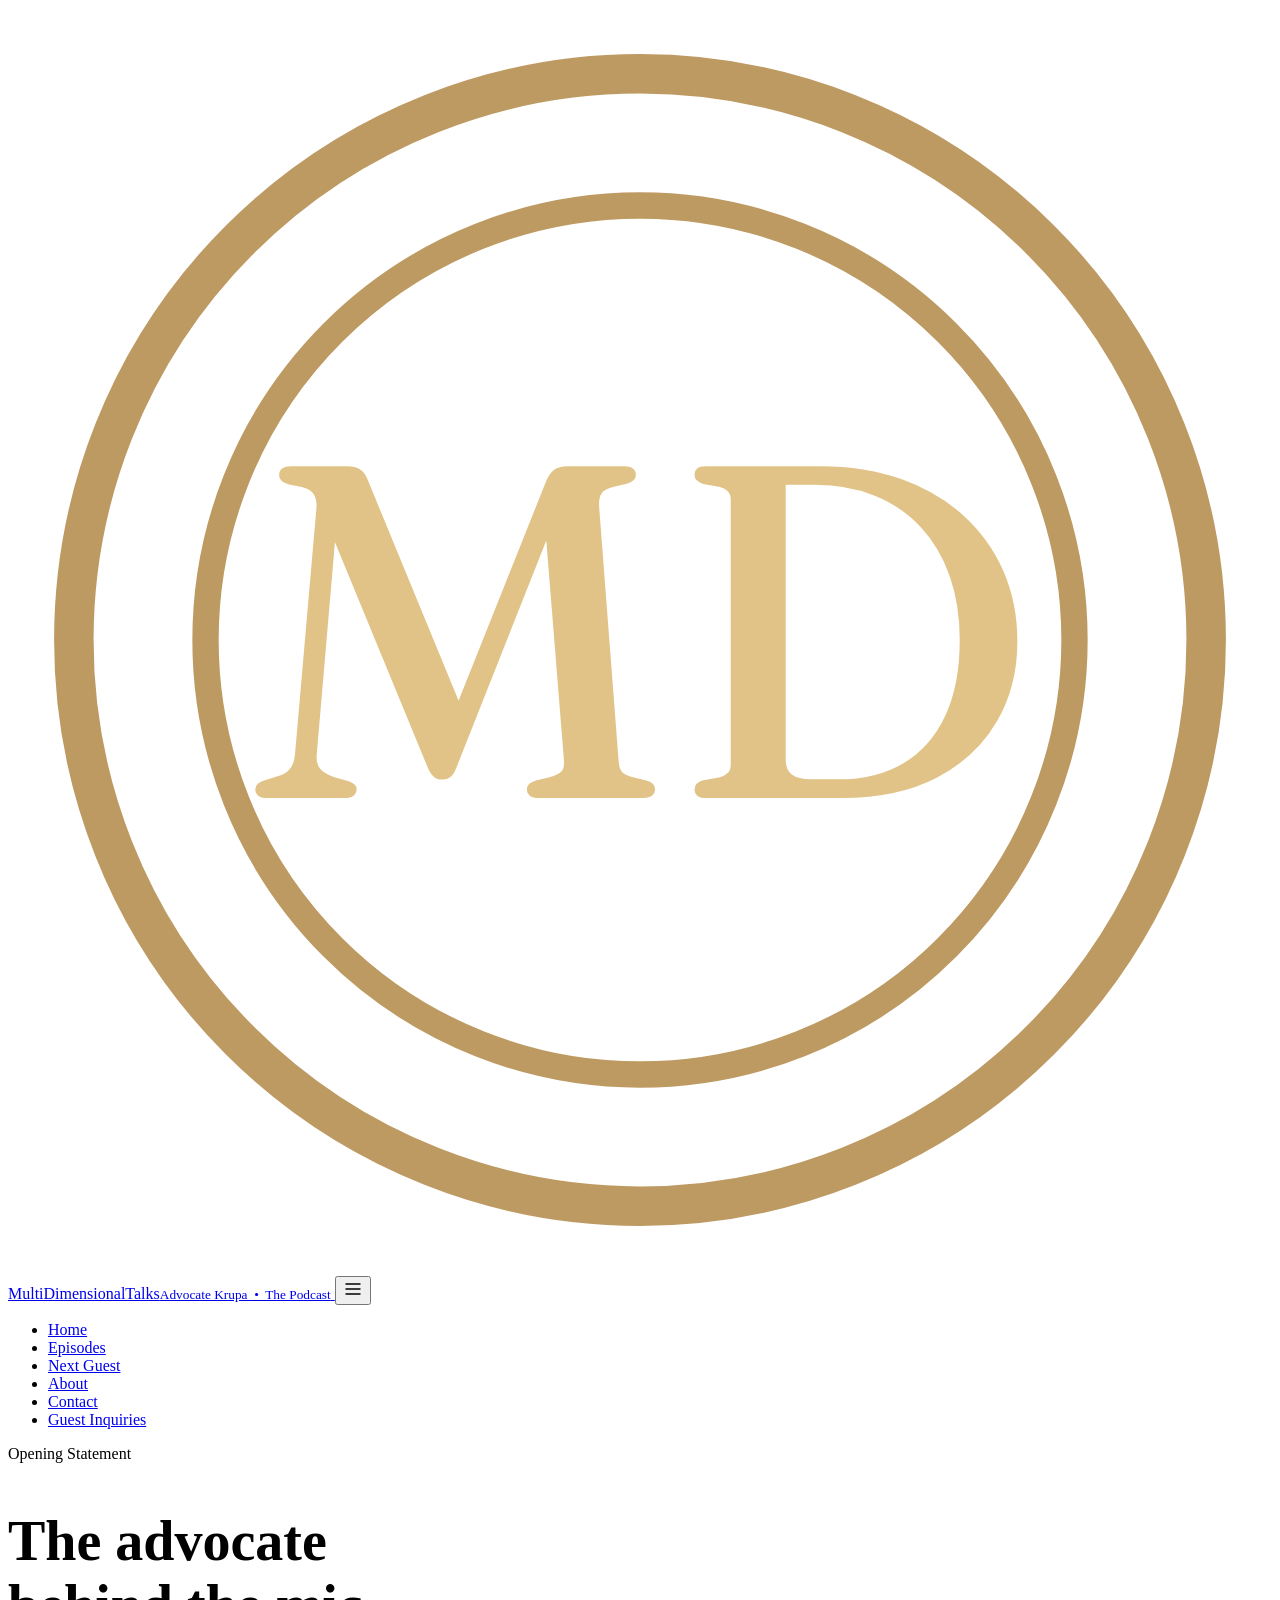
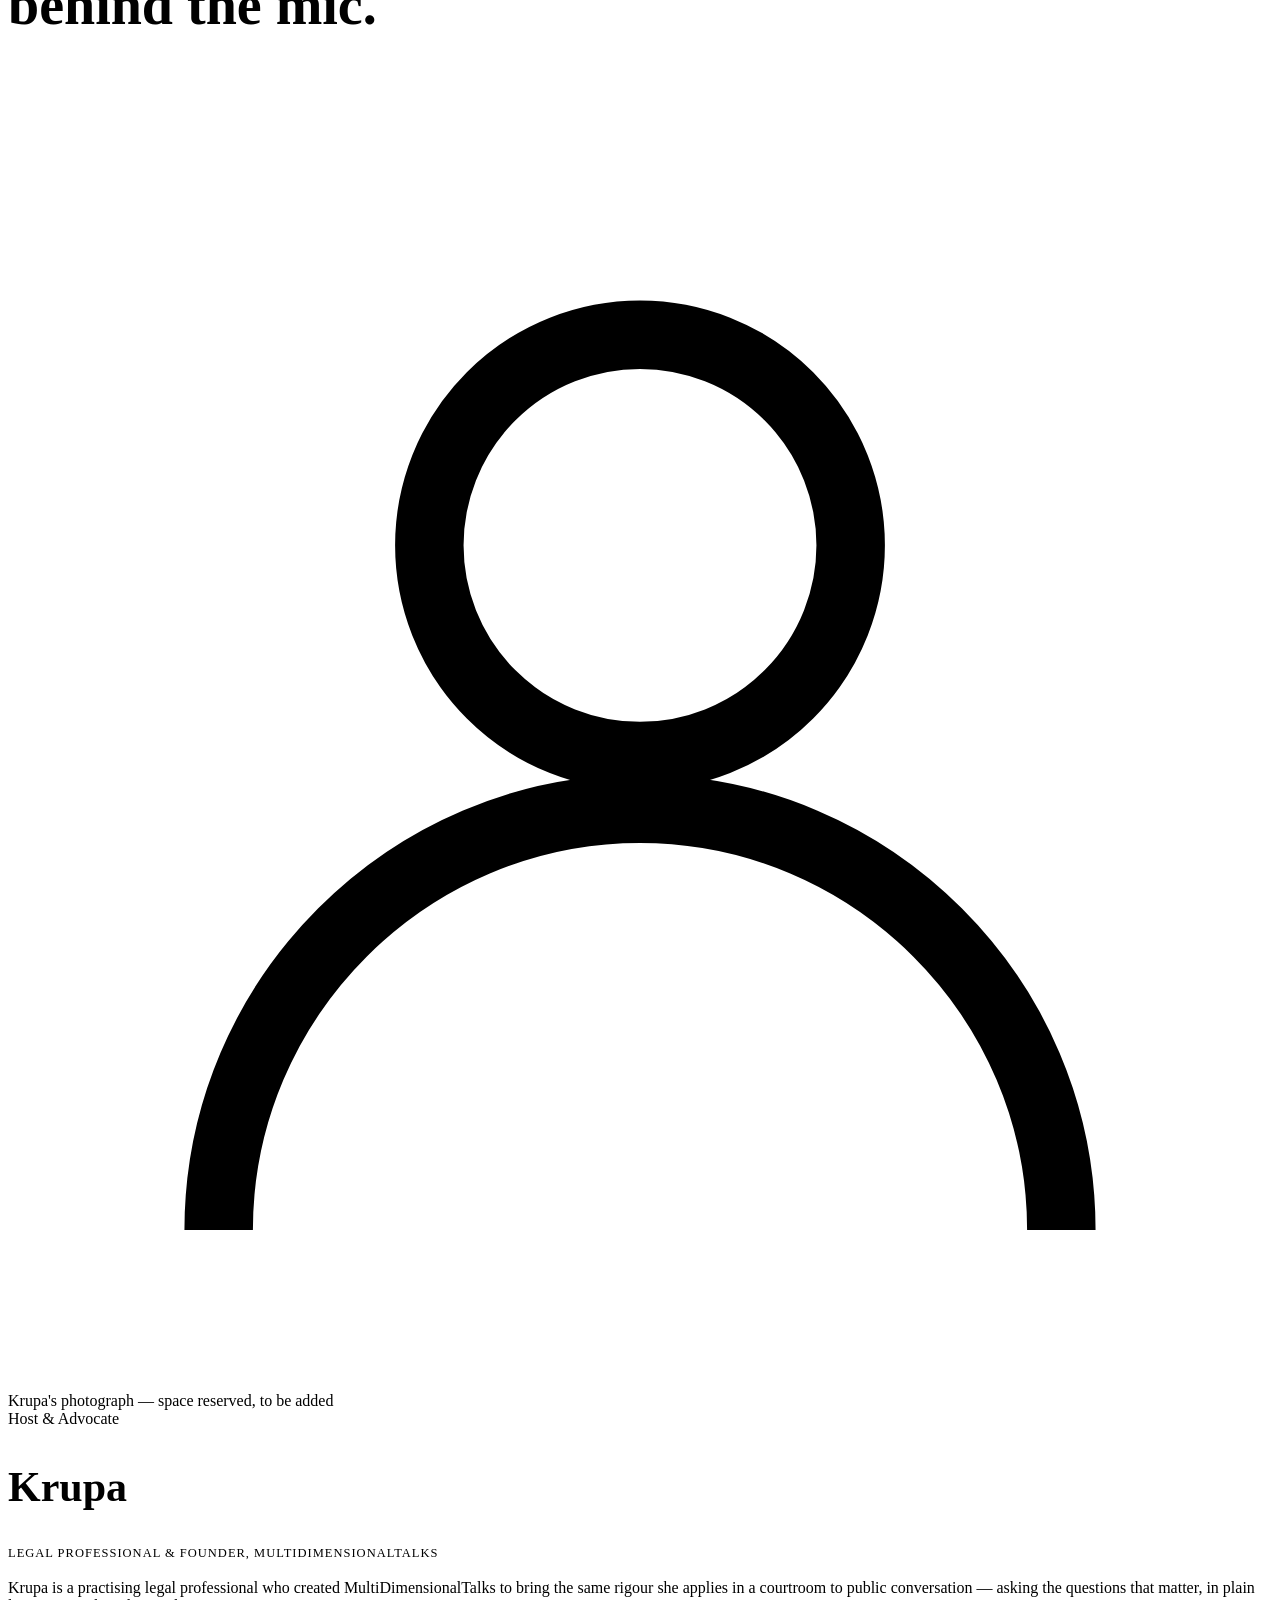
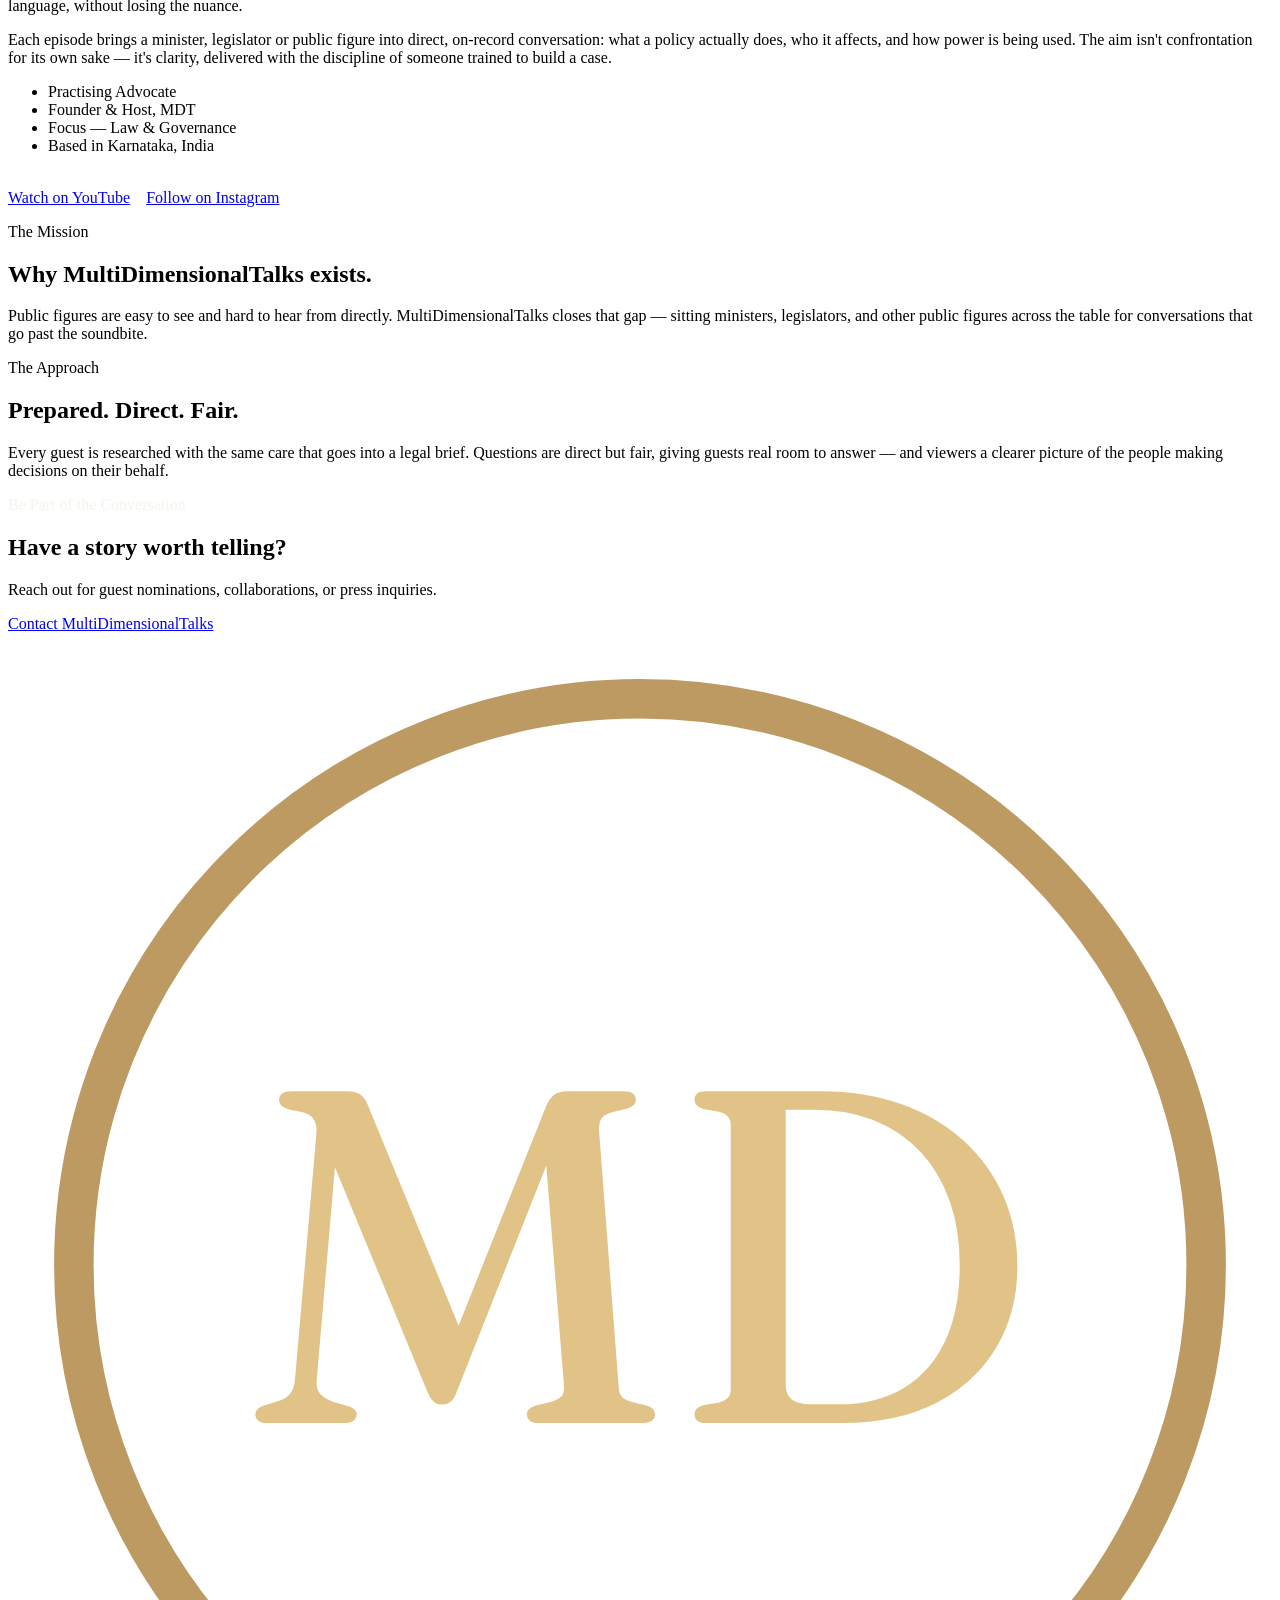
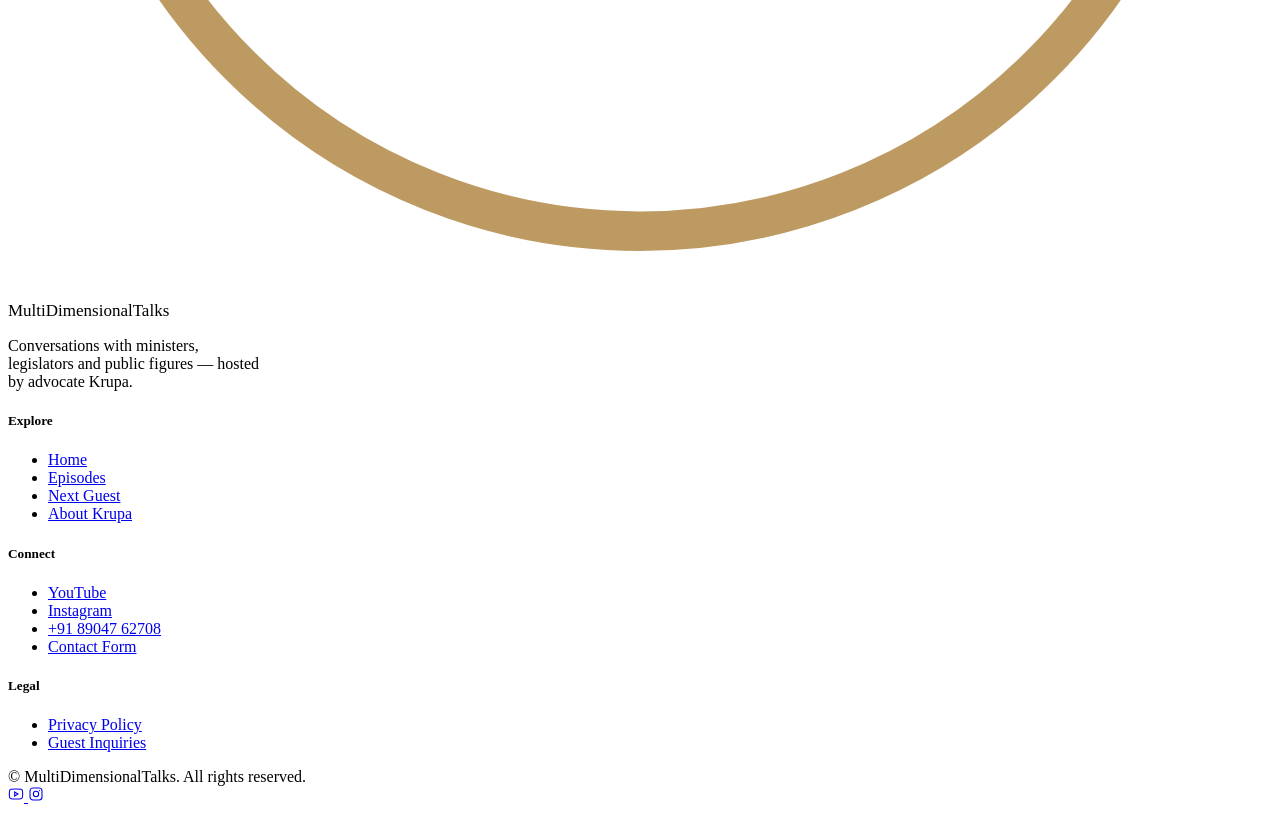
==== about (3).html @ fe20021f "Add files via upload" ====
<!DOCTYPE html>
<html lang="en">
<head>
<meta charset="UTF-8">
<meta name="viewport" content="width=device-width, initial-scale=1.0">
<title>About — MultiDimensionalTalks</title>
<meta name="description" content="Meet Krupa, advocate and host of MultiDimensionalTalks — a podcast on law, power and public life.">
<link rel="icon" href="data:,">
<link rel="preconnect" href="https://fonts.googleapis.com">
<link href="https://fonts.googleapis.com/css2?family=Fraunces:opsz,wght@9..144,500;9..144,600;9..144,700&family=Inter:wght@400;500;600;700&family=IBM+Plex+Mono:wght@400;500&display=swap" rel="stylesheet">
<link rel="stylesheet" href="assets/style.css">
</head>
<body>

<header class="site-header">
  <div class="wrap">
    <a class="brand" href="index.html">
      <svg class="seal-mark" viewBox="0 0 48 48" fill="none" xmlns="http://www.w3.org/2000/svg">
        <circle cx="24" cy="24" r="21.5" stroke="#BE9A63" stroke-width="1.5"/>
        <circle cx="24" cy="24" r="16.5" stroke="#BE9A63" stroke-width="1"/>
        <text x="24" y="30" text-anchor="middle" font-family="Fraunces, serif" font-size="18" fill="#E1C387">MD</text>
      </svg>
      <span>MultiDimensionalTalks<small>Advocate Krupa &nbsp;•&nbsp; The Podcast</small></span>
    </a>
    <button class="nav-toggle" aria-label="Toggle menu" aria-expanded="false">
      <svg viewBox="0 0 24 24" width="20" height="20" fill="none" stroke="currentColor" stroke-width="1.6"><path d="M3 6h18M3 12h18M3 18h18"/></svg>
    </button>
    <nav class="primary-nav">
      <ul>
        <li><a href="index.html">Home</a></li>
        <li><a href="episodes.html">Episodes</a></li>
        <li><a href="next-guest.html">Next Guest</a></li>
        <li><a href="about.html" class="active">About</a></li>
        <li><a href="contact.html">Contact</a></li>
        <li><a class="nav-cta" href="contact.html">Guest Inquiries</a></li>
      </ul>
    </nav>
  </div>
</header>

<main>
  <section style="padding-bottom:40px;">
    <div class="wrap">
      <p class="eyebrow">Opening Statement</p>
      <h1 style="font-size:clamp(34px,5vw,56px);max-width:20ch;">The advocate<br>behind the mic.</h1>
    </div>
  </section>

  <section style="padding-top:0;border-top:none;">
    <div class="wrap host-grid">
      <div class="host-photo reveal">
        <svg viewBox="0 0 24 24" fill="none" stroke="currentColor" stroke-width="1.3"><circle cx="12" cy="8" r="4"/><path d="M4 21c0-4.4 3.6-8 8-8s8 3.6 8 8"/></svg>
        <span>Krupa's photograph — space reserved, to be added</span>
      </div>
      <div class="reveal">
        <span class="docket-case">Host &amp; Advocate</span>
        <h2 style="font-size:clamp(28px,3.6vw,42px);">Krupa</h2>
        <p style="font-family:var(--f-mono);font-size:12.5px;color:var(--brass-lt);text-transform:uppercase;letter-spacing:.08em;margin-bottom:18px;">Legal Professional &amp; Founder, MultiDimensionalTalks</p>
        <p>Krupa is a practising legal professional who created MultiDimensionalTalks to bring the same rigour she applies in a courtroom to public conversation — asking the questions that matter, in plain language, without losing the nuance.</p>
        <p>Each episode brings a minister, legislator or public figure into direct, on-record conversation: what a policy actually does, who it affects, and how power is being used. The aim isn't confrontation for its own sake — it's clarity, delivered with the discipline of someone trained to build a case.</p>
        <ul class="credentials">
          <li>Practising Advocate</li>
          <li>Founder &amp; Host, MDT</li>
          <li>Focus — Law &amp; Governance</li>
          <li>Based in Karnataka, India</li>
        </ul>
        <div style="margin-top:34px;display:flex;gap:16px;flex-wrap:wrap;">
          <a class="btn solid" href="https://www.youtube.com/@MDTalksofficial" target="_blank" rel="noopener">Watch on YouTube</a>
          <a class="btn" href="https://www.instagram.com/multidimensional_talks" target="_blank" rel="noopener">Follow on Instagram</a>
        </div>
      </div>
    </div>
  </section>

  <section>
    <div class="wrap two-col">
      <div class="reveal">
        <p class="eyebrow">The Mission</p>
        <h2>Why MultiDimensionalTalks exists.</h2>
        <p>Public figures are easy to see and hard to hear from directly. MultiDimensionalTalks closes that gap — sitting ministers, legislators, and other public figures across the table for conversations that go past the soundbite.</p>
      </div>
      <div class="reveal">
        <p class="eyebrow">The Approach</p>
        <h2>Prepared. Direct. Fair.</h2>
        <p>Every guest is researched with the same care that goes into a legal brief. Questions are direct but fair, giving guests real room to answer — and viewers a clearer picture of the people making decisions on their behalf.</p>
      </div>
    </div>
  </section>

  <section class="cta-band">
    <div class="wrap">
      <p class="eyebrow" style="justify-content:center;color:rgba(244,238,225,0.7)">Be Part of the Conversation</p>
      <h2>Have a story worth telling?</h2>
      <p>Reach out for guest nominations, collaborations, or press inquiries.</p>
      <a class="btn" href="contact.html">Contact MultiDimensionalTalks</a>
    </div>
  </section>
</main>

<footer class="site-footer">
  <div class="wrap">
    <div class="footer-grid">
      <div>
        <div class="footer-brand">
          <svg viewBox="0 0 48 48" fill="none" xmlns="http://www.w3.org/2000/svg"><circle cx="24" cy="24" r="21.5" stroke="#BE9A63" stroke-width="1.5"/><text x="24" y="30" text-anchor="middle" font-family="Fraunces, serif" font-size="18" fill="#E1C387">MD</text></svg>
          <span style="font-family:var(--f-display);font-size:17px;color:var(--text-hi);">MultiDimensionalTalks</span>
        </div>
        <p style="margin-top:16px;max-width:32ch;">Conversations with ministers, legislators and public figures — hosted by advocate Krupa.</p>
      </div>
      <div>
        <h5>Explore</h5>
        <ul>
          <li><a href="index.html">Home</a></li>
          <li><a href="episodes.html">Episodes</a></li>
          <li><a href="next-guest.html">Next Guest</a></li>
          <li><a href="about.html">About Krupa</a></li>
        </ul>
      </div>
      <div>
        <h5>Connect</h5>
        <ul>
          <li><a href="https://www.youtube.com/@MDTalksofficial" target="_blank" rel="noopener">YouTube</a></li>
          <li><a href="https://www.instagram.com/multidimensional_talks" target="_blank" rel="noopener">Instagram</a></li>
          <li><a href="tel:+918904762708">+91 89047 62708</a></li>
          <li><a href="contact.html">Contact Form</a></li>
        </ul>
      </div>
      <div>
        <h5>Legal</h5>
        <ul>
          <li><a href="privacy-policy.html">Privacy Policy</a></li>
          <li><a href="contact.html">Guest Inquiries</a></li>
        </ul>
      </div>
    </div>
    <div class="footer-bottom">
      <span>© <span id="year"></span> MultiDimensionalTalks. All rights reserved.</span>
      <div class="social-row">
        <a href="https://www.youtube.com/@MDTalksofficial" target="_blank" rel="noopener" aria-label="YouTube">
          <svg width="16" height="16" viewBox="0 0 24 24" fill="none" stroke="currentColor" stroke-width="1.6"><path d="M22 12s0-3.4-.4-5a2.8 2.8 0 0 0-2-2C17.9 4.5 12 4.5 12 4.5s-5.9 0-7.6.5a2.8 2.8 0 0 0-2 2C2 8.6 2 12 2 12s0 3.4.4 5a2.8 2.8 0 0 0 2 2c1.7.5 7.6.5 7.6.5s5.9 0 7.6-.5a2.8 2.8 0 0 0 2-2c.4-1.6.4-5 .4-5Z"/><path d="M10 15l5-3-5-3v6Z"/></svg>
        </a>
        <a href="https://www.instagram.com/multidimensional_talks" target="_blank" rel="noopener" aria-label="Instagram">
          <svg width="16" height="16" viewBox="0 0 24 24" fill="none" stroke="currentColor" stroke-width="1.6"><rect x="3" y="3" width="18" height="18" rx="4.5"/><circle cx="12" cy="12" r="4"/><circle cx="17.2" cy="6.8" r="0.9" fill="currentColor" stroke="none"/></svg>
        </a>
      </div>
    </div>
  </div>
</footer>

<script src="assets/script.js"></script>
</body>
</html>
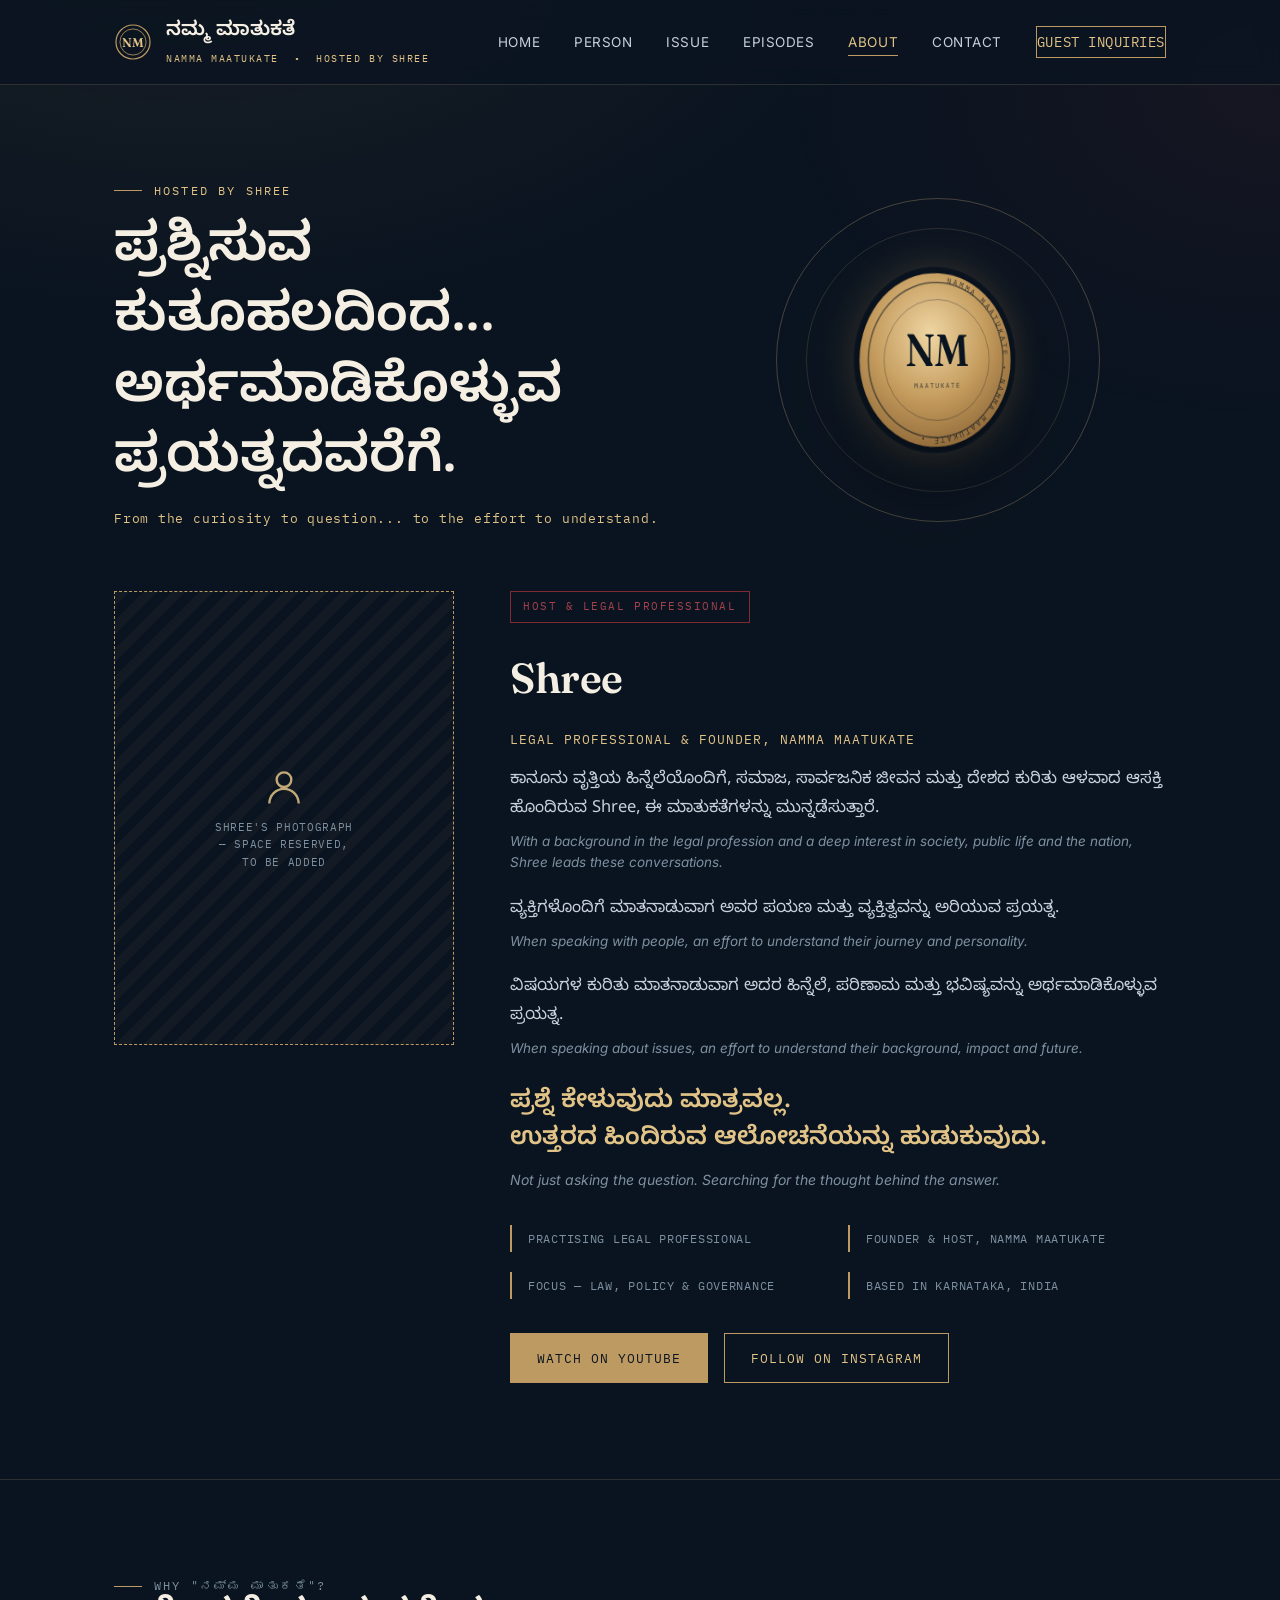
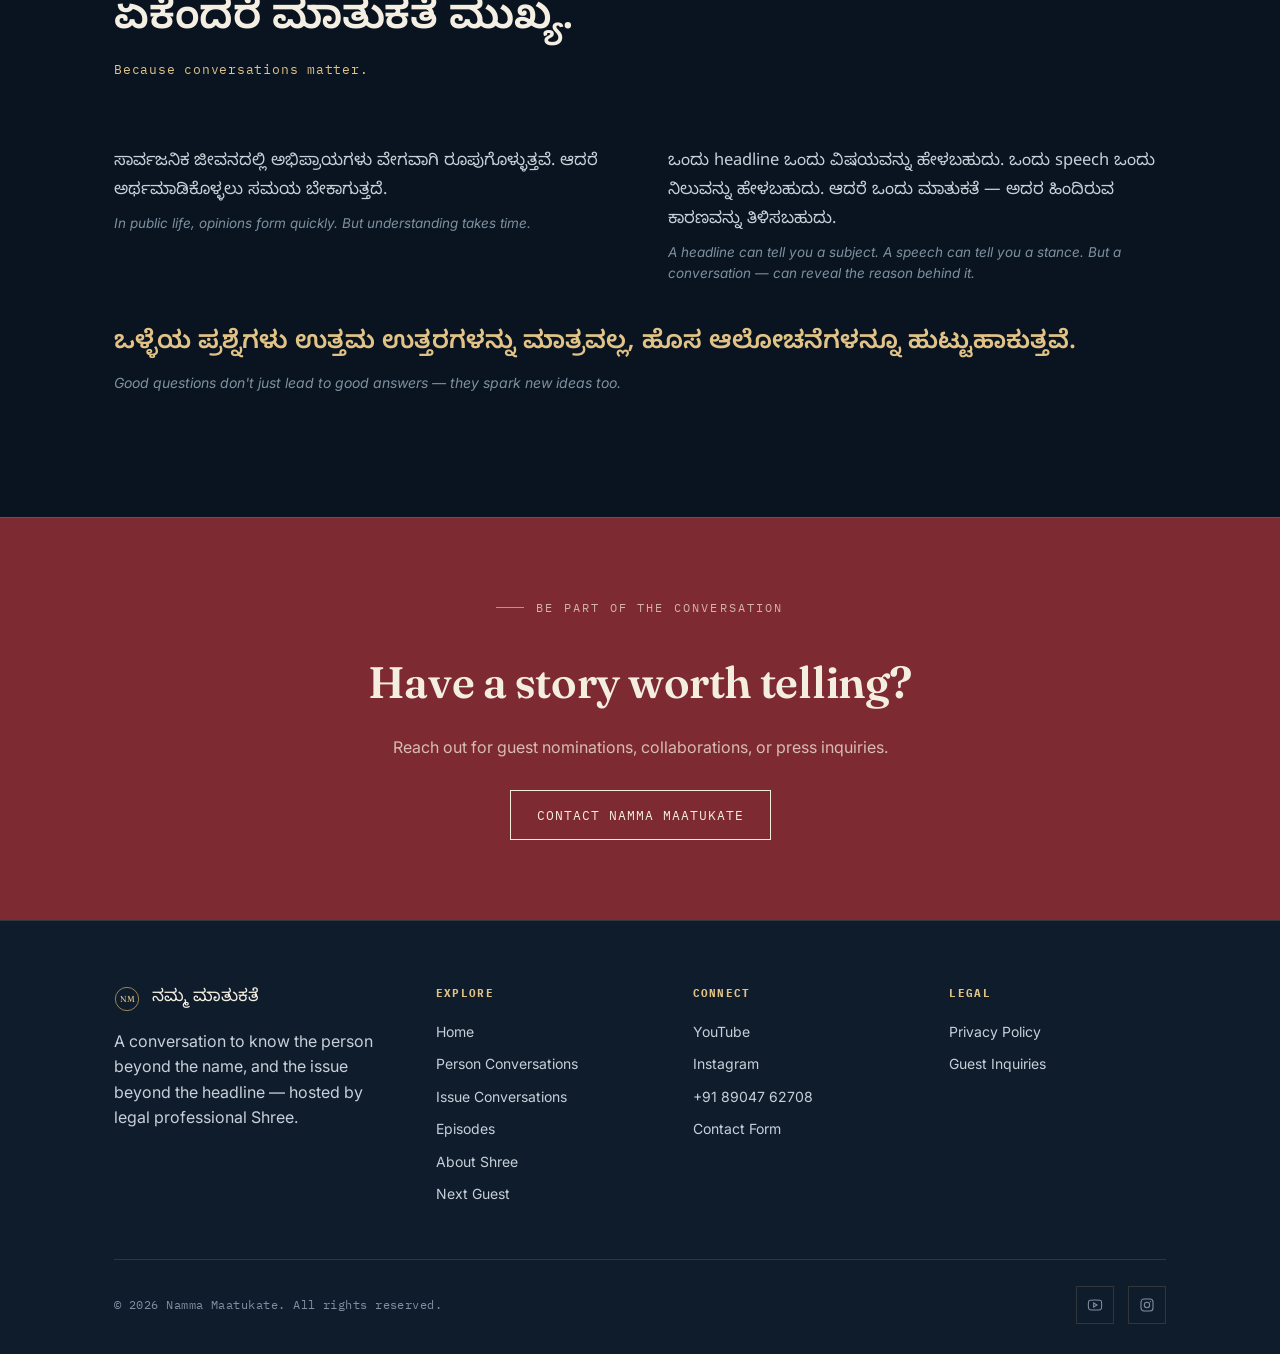
==== commit 6cd0f14c: "Add files via upload" ====
--- a/about (3).html
+++ b/about (3).html
@@ -3,12 +3,12 @@
 <head>
 <meta charset="UTF-8">
 <meta name="viewport" content="width=device-width, initial-scale=1.0">
-<title>About — MultiDimensionalTalks</title>
-<meta name="description" content="Meet Krupa, advocate and host of MultiDimensionalTalks — a podcast on law, power and public life.">
+<title>About — Namma Maatukate</title>
+<meta name="description" content="Meet Shree, legal professional and host of Namma Maatukate — a podcast on law, power and public life.">
 <link rel="icon" href="data:,">
 <link rel="preconnect" href="https://fonts.googleapis.com">
-<link href="https://fonts.googleapis.com/css2?family=Fraunces:opsz,wght@9..144,500;9..144,600;9..144,700&family=Inter:wght@400;500;600;700&family=IBM+Plex+Mono:wght@400;500&display=swap" rel="stylesheet">
-<link rel="stylesheet" href="assets/style.css">
+<link href="https://fonts.googleapis.com/css2?family=Fraunces:opsz,wght@9..144,500;9..144,600;9..144,700&family=Inter:wght@400;500;600;700&family=IBM+Plex+Mono:wght@400;500&family=Noto+Sans+Kannada:wght@400;500;600;700&display=swap" rel="stylesheet">
+<link rel="stylesheet" href="style.css">
 </head>
 <body>
 
@@ -18,9 +18,9 @@
       <svg class="seal-mark" viewBox="0 0 48 48" fill="none" xmlns="http://www.w3.org/2000/svg">
         <circle cx="24" cy="24" r="21.5" stroke="#BE9A63" stroke-width="1.5"/>
         <circle cx="24" cy="24" r="16.5" stroke="#BE9A63" stroke-width="1"/>
-        <text x="24" y="30" text-anchor="middle" font-family="Fraunces, serif" font-size="18" fill="#E1C387">MD</text>
+        <text x="24" y="30" text-anchor="middle" font-family="Fraunces, serif" font-size="16" fill="#E1C387">NM</text>
       </svg>
-      <span>MultiDimensionalTalks<small>Advocate Krupa &nbsp;•&nbsp; The Podcast</small></span>
+      <span lang="kn">ನಮ್ಮ ಮಾತುಕತೆ<small style="font-family:var(--f-mono);">Namma Maatukate &nbsp;•&nbsp; Hosted by Shree</small></span>
     </a>
     <button class="nav-toggle" aria-label="Toggle menu" aria-expanded="false">
       <svg viewBox="0 0 24 24" width="20" height="20" fill="none" stroke="currentColor" stroke-width="1.6"><path d="M3 6h18M3 12h18M3 18h18"/></svg>
@@ -28,8 +28,9 @@
     <nav class="primary-nav">
       <ul>
         <li><a href="index.html">Home</a></li>
+        <li><a href="person-conversations.html">Person</a></li>
+        <li><a href="issue-conversations.html">Issue</a></li>
         <li><a href="episodes.html">Episodes</a></li>
-        <li><a href="next-guest.html">Next Guest</a></li>
         <li><a href="about.html" class="active">About</a></li>
         <li><a href="contact.html">Contact</a></li>
         <li><a class="nav-cta" href="contact.html">Guest Inquiries</a></li>
@@ -39,29 +40,95 @@
 </header>
 
 <main>
-  <section style="padding-bottom:40px;">
-    <div class="wrap">
-      <p class="eyebrow">Opening Statement</p>
-      <h1 style="font-size:clamp(34px,5vw,56px);max-width:20ch;">The advocate<br>behind the mic.</h1>
-    </div>
-  </section>
-
-  <section style="padding-top:0;border-top:none;">
+  <section style="padding-bottom:0;">
+    <div class="wrap hero-grid" style="align-items:center;">
+      <div>
+        <p class="eyebrow">Hosted by Shree</p>
+        <h1 class="bi-heading">
+          <span class="kn">ಪ್ರಶ್ನಿಸುವ ಕುತೂಹಲದಿಂದ...<br>ಅರ್ಥಮಾಡಿಕೊಳ್ಳುವ ಪ್ರಯತ್ನದವರೆಗೆ.</span>
+          <span class="en">From the curiosity to question... to the effort to understand.</span>
+        </h1>
+      </div>
+      <div class="seal-stage reveal" style="width:min(70%,300px);">
+        <div class="seal-orbit ring-a" aria-hidden="true"></div>
+        <div class="seal-orbit ring-b" aria-hidden="true"></div>
+        <div class="seal-3d" id="seal-3d">
+          <div class="seal-face seal-front">
+            <svg viewBox="0 0 240 240" xmlns="http://www.w3.org/2000/svg">
+              <defs>
+                <path id="sealCircleF2" d="M120,20 a100,100 0 1,1 -0.1,0" />
+                <radialGradient id="sealGradF2" cx="45%" cy="35%" r="70%">
+                  <stop offset="0%" stop-color="#efd6a3"/>
+                  <stop offset="55%" stop-color="#c39a5c"/>
+                  <stop offset="100%" stop-color="#8a6435"/>
+                </radialGradient>
+              </defs>
+              <circle cx="120" cy="120" r="112" fill="url(#sealGradF2)"/>
+              <circle cx="120" cy="120" r="100" fill="none" stroke="#0a1420" stroke-width="2" opacity="0.55"/>
+              <circle cx="120" cy="120" r="78" fill="none" stroke="#0a1420" stroke-width="1" opacity="0.4"/>
+              <text font-family="IBM Plex Mono, monospace" font-size="10.5" letter-spacing="2.5" fill="#0a1420" opacity="0.75">
+                <textPath href="#sealCircleF2" startOffset="2%">NAMMA MAATUKATE • NAMMA MAATUKATE •</textPath>
+              </text>
+              <text x="120" y="128" text-anchor="middle" font-family="Fraunces, serif" font-weight="600" font-size="58" fill="#0a1420">NM</text>
+              <text x="120" y="156" text-anchor="middle" font-family="IBM Plex Mono, monospace" font-size="9" letter-spacing="2.2" fill="#0a1420" opacity="0.75">MAATUKATE</text>
+            </svg>
+          </div>
+          <div class="seal-face seal-back">
+            <svg viewBox="0 0 240 240" xmlns="http://www.w3.org/2000/svg">
+              <defs>
+                <path id="sealCircleB2" d="M120,20 a100,100 0 1,1 -0.1,0" />
+                <radialGradient id="sealGradB2" cx="55%" cy="65%" r="70%">
+                  <stop offset="0%" stop-color="#e6c98d"/>
+                  <stop offset="55%" stop-color="#b98f52"/>
+                  <stop offset="100%" stop-color="#7a5a30"/>
+                </radialGradient>
+              </defs>
+              <circle cx="120" cy="120" r="112" fill="url(#sealGradB2)"/>
+              <circle cx="120" cy="120" r="100" fill="none" stroke="#0a1420" stroke-width="2" opacity="0.55"/>
+              <text font-family="IBM Plex Mono, monospace" font-size="10.5" letter-spacing="2.5" fill="#0a1420" opacity="0.75">
+                <textPath href="#sealCircleB2" startOffset="2%">HOSTED BY SHREE • HOSTED BY SHREE •</textPath>
+              </text>
+              <circle cx="120" cy="120" r="52" fill="none" stroke="#0a1420" stroke-width="1.4" opacity="0.6"/>
+              <text x="120" y="130" text-anchor="middle" font-family="Fraunces, serif" font-weight="600" font-size="30" fill="#0a1420">EST.</text>
+            </svg>
+          </div>
+        </div>
+      </div>
+    </div>
+  </section>
+
+  <section style="padding-top:52px;border-top:none;">
     <div class="wrap host-grid">
       <div class="host-photo reveal">
         <svg viewBox="0 0 24 24" fill="none" stroke="currentColor" stroke-width="1.3"><circle cx="12" cy="8" r="4"/><path d="M4 21c0-4.4 3.6-8 8-8s8 3.6 8 8"/></svg>
-        <span>Krupa's photograph — space reserved, to be added</span>
+        <span>Shree's photograph — space reserved, to be added</span>
       </div>
       <div class="reveal">
-        <span class="docket-case">Host &amp; Advocate</span>
-        <h2 style="font-size:clamp(28px,3.6vw,42px);">Krupa</h2>
-        <p style="font-family:var(--f-mono);font-size:12.5px;color:var(--brass-lt);text-transform:uppercase;letter-spacing:.08em;margin-bottom:18px;">Legal Professional &amp; Founder, MultiDimensionalTalks</p>
-        <p>Krupa is a practising legal professional who created MultiDimensionalTalks to bring the same rigour she applies in a courtroom to public conversation — asking the questions that matter, in plain language, without losing the nuance.</p>
-        <p>Each episode brings a minister, legislator or public figure into direct, on-record conversation: what a policy actually does, who it affects, and how power is being used. The aim isn't confrontation for its own sake — it's clarity, delivered with the discipline of someone trained to build a case.</p>
+        <span class="docket-case">Host &amp; Legal Professional</span>
+        <h2 style="font-size:clamp(28px,3.6vw,42px);">Shree</h2>
+        <p style="font-family:var(--f-mono);font-size:12.5px;color:var(--brass-lt);text-transform:uppercase;letter-spacing:.08em;margin-bottom:18px;">Legal Professional &amp; Founder, Namma Maatukate</p>
+
+        <div class="bi-block">
+          <p class="kn">ಕಾನೂನು ವೃತ್ತಿಯ ಹಿನ್ನೆಲೆಯೊಂದಿಗೆ, ಸಮಾಜ, ಸಾರ್ವಜನಿಕ ಜೀವನ ಮತ್ತು ದೇಶದ ಕುರಿತು ಆಳವಾದ ಆಸಕ್ತಿ ಹೊಂದಿರುವ Shree, ಈ ಮಾತುಕತೆಗಳನ್ನು ಮುನ್ನಡೆಸುತ್ತಾರೆ.</p>
+          <p class="en">With a background in the legal profession and a deep interest in society, public life and the nation, Shree leads these conversations.</p>
+        </div>
+        <div class="bi-block">
+          <p class="kn">ವ್ಯಕ್ತಿಗಳೊಂದಿಗೆ ಮಾತನಾಡುವಾಗ ಅವರ ಪಯಣ ಮತ್ತು ವ್ಯಕ್ತಿತ್ವವನ್ನು ಅರಿಯುವ ಪ್ರಯತ್ನ.</p>
+          <p class="en">When speaking with people, an effort to understand their journey and personality.</p>
+        </div>
+        <div class="bi-block">
+          <p class="kn">ವಿಷಯಗಳ ಕುರಿತು ಮಾತನಾಡುವಾಗ ಅದರ ಹಿನ್ನೆಲೆ, ಪರಿಣಾಮ ಮತ್ತು ಭವಿಷ್ಯವನ್ನು ಅರ್ಥಮಾಡಿಕೊಳ್ಳುವ ಪ್ರಯತ್ನ.</p>
+          <p class="en">When speaking about issues, an effort to understand their background, impact and future.</p>
+        </div>
+        <div class="bi-quote">
+          <p class="kn">ಪ್ರಶ್ನೆ ಕೇಳುವುದು ಮಾತ್ರವಲ್ಲ.<br>ಉತ್ತರದ ಹಿಂದಿರುವ ಆಲೋಚನೆಯನ್ನು ಹುಡುಕುವುದು.</p>
+          <p class="en">Not just asking the question. Searching for the thought behind the answer.</p>
+        </div>
+
         <ul class="credentials">
-          <li>Practising Advocate</li>
-          <li>Founder &amp; Host, MDT</li>
-          <li>Focus — Law &amp; Governance</li>
+          <li>Practising Legal Professional</li>
+          <li>Founder &amp; Host, Namma Maatukate</li>
+          <li>Focus — Law, Policy &amp; Governance</li>
           <li>Based in Karnataka, India</li>
         </ul>
         <div style="margin-top:34px;display:flex;gap:16px;flex-wrap:wrap;">
@@ -72,17 +139,28 @@
     </div>
   </section>
 
+  <!-- WHY NAMMA MAATUKATE -->
   <section>
-    <div class="wrap two-col">
-      <div class="reveal">
-        <p class="eyebrow">The Mission</p>
-        <h2>Why MultiDimensionalTalks exists.</h2>
-        <p>Public figures are easy to see and hard to hear from directly. MultiDimensionalTalks closes that gap — sitting ministers, legislators, and other public figures across the table for conversations that go past the soundbite.</p>
-      </div>
-      <div class="reveal">
-        <p class="eyebrow">The Approach</p>
-        <h2>Prepared. Direct. Fair.</h2>
-        <p>Every guest is researched with the same care that goes into a legal brief. Questions are direct but fair, giving guests real room to answer — and viewers a clearer picture of the people making decisions on their behalf.</p>
+    <div class="wrap">
+      <div class="section-head reveal">
+        <div>
+          <p class="eyebrow">Why "ನಮ್ಮ ಮಾತುಕತೆ"?</p>
+          <h2 class="bi-heading"><span class="kn">ಏಕೆಂದರೆ ಮಾತುಕತೆ ಮುಖ್ಯ.</span><span class="en">Because conversations matter.</span></h2>
+        </div>
+      </div>
+      <div class="two-col reveal">
+        <div class="bi-block">
+          <p class="kn">ಸಾರ್ವಜನಿಕ ಜೀವನದಲ್ಲಿ ಅಭಿಪ್ರಾಯಗಳು ವೇಗವಾಗಿ ರೂಪುಗೊಳ್ಳುತ್ತವೆ. ಆದರೆ ಅರ್ಥಮಾಡಿಕೊಳ್ಳಲು ಸಮಯ ಬೇಕಾಗುತ್ತದೆ.</p>
+          <p class="en">In public life, opinions form quickly. But understanding takes time.</p>
+        </div>
+        <div class="bi-block">
+          <p class="kn">ಒಂದು headline ಒಂದು ವಿಷಯವನ್ನು ಹೇಳಬಹುದು. ಒಂದು speech ಒಂದು ನಿಲುವನ್ನು ಹೇಳಬಹುದು. ಆದರೆ ಒಂದು ಮಾತುಕತೆ — ಅದರ ಹಿಂದಿರುವ ಕಾರಣವನ್ನು ತಿಳಿಸಬಹುದು.</p>
+          <p class="en">A headline can tell you a subject. A speech can tell you a stance. But a conversation — can reveal the reason behind it.</p>
+        </div>
+      </div>
+      <div class="bi-quote reveal" style="margin-top:20px;">
+        <p class="kn">ಒಳ್ಳೆಯ ಪ್ರಶ್ನೆಗಳು ಉತ್ತಮ ಉತ್ತರಗಳನ್ನು ಮಾತ್ರವಲ್ಲ, ಹೊಸ ಆಲೋಚನೆಗಳನ್ನೂ ಹುಟ್ಟುಹಾಕುತ್ತವೆ.</p>
+        <p class="en">Good questions don't just lead to good answers — they spark new ideas too.</p>
       </div>
     </div>
   </section>
@@ -92,7 +170,7 @@
       <p class="eyebrow" style="justify-content:center;color:rgba(244,238,225,0.7)">Be Part of the Conversation</p>
       <h2>Have a story worth telling?</h2>
       <p>Reach out for guest nominations, collaborations, or press inquiries.</p>
-      <a class="btn" href="contact.html">Contact MultiDimensionalTalks</a>
+      <a class="btn" href="contact.html">Contact Namma Maatukate</a>
     </div>
   </section>
 </main>
@@ -102,18 +180,20 @@
     <div class="footer-grid">
       <div>
         <div class="footer-brand">
-          <svg viewBox="0 0 48 48" fill="none" xmlns="http://www.w3.org/2000/svg"><circle cx="24" cy="24" r="21.5" stroke="#BE9A63" stroke-width="1.5"/><text x="24" y="30" text-anchor="middle" font-family="Fraunces, serif" font-size="18" fill="#E1C387">MD</text></svg>
-          <span style="font-family:var(--f-display);font-size:17px;color:var(--text-hi);">MultiDimensionalTalks</span>
-        </div>
-        <p style="margin-top:16px;max-width:32ch;">Conversations with ministers, legislators and public figures — hosted by advocate Krupa.</p>
+          <svg viewBox="0 0 48 48" fill="none" xmlns="http://www.w3.org/2000/svg"><circle cx="24" cy="24" r="21.5" stroke="#BE9A63" stroke-width="1.5"/><text x="24" y="30" text-anchor="middle" font-family="Fraunces, serif" font-size="16" fill="#E1C387">NM</text></svg>
+          <span lang="kn" style="font-family:var(--f-kn);font-size:17px;color:var(--text-hi);">ನಮ್ಮ ಮಾತುಕತೆ</span>
+        </div>
+        <p style="margin-top:16px;max-width:32ch;">A conversation to know the person beyond the name, and the issue beyond the headline — hosted by legal professional Shree.</p>
       </div>
       <div>
         <h5>Explore</h5>
         <ul>
           <li><a href="index.html">Home</a></li>
+          <li><a href="person-conversations.html">Person Conversations</a></li>
+          <li><a href="issue-conversations.html">Issue Conversations</a></li>
           <li><a href="episodes.html">Episodes</a></li>
+          <li><a href="about.html">About Shree</a></li>
           <li><a href="next-guest.html">Next Guest</a></li>
-          <li><a href="about.html">About Krupa</a></li>
         </ul>
       </div>
       <div>
@@ -134,7 +214,7 @@
       </div>
     </div>
     <div class="footer-bottom">
-      <span>© <span id="year"></span> MultiDimensionalTalks. All rights reserved.</span>
+      <span>© <span id="year"></span> Namma Maatukate. All rights reserved.</span>
       <div class="social-row">
         <a href="https://www.youtube.com/@MDTalksofficial" target="_blank" rel="noopener" aria-label="YouTube">
           <svg width="16" height="16" viewBox="0 0 24 24" fill="none" stroke="currentColor" stroke-width="1.6"><path d="M22 12s0-3.4-.4-5a2.8 2.8 0 0 0-2-2C17.9 4.5 12 4.5 12 4.5s-5.9 0-7.6.5a2.8 2.8 0 0 0-2 2C2 8.6 2 12 2 12s0 3.4.4 5a2.8 2.8 0 0 0 2 2c1.7.5 7.6.5 7.6.5s5.9 0 7.6-.5a2.8 2.8 0 0 0 2-2c.4-1.6.4-5 .4-5Z"/><path d="M10 15l5-3-5-3v6Z"/></svg>
@@ -147,6 +227,7 @@
   </div>
 </footer>
 
-<script src="assets/script.js"></script>
+<script src="seal-3d.js"></script>
+<script src="script.js"></script>
 </body>
 </html>
--- a/style.css
+++ b/style.css
@@ -0,0 +1,631 @@
+/* =========================================================
+   MultiDimensionalTalks — Design Tokens & Global Styles
+   Direction: "The Docket" — a legal-gazette meets broadcast
+   aesthetic. Ink-navy ground, brass rule lines, a wax-seal
+   emblem as the signature mark, episodes numbered like case
+   files. Built for Krupa (advocate) & MultiDimensionalTalks.
+   ========================================================= */
+
+:root{
+  /* --- color --- */
+  --ink:        #0A1420;
+  --ink-2:      #0F1C2C;
+  --ink-3:      #142335;
+  --parchment:  #F4EEE1;
+  --parchment-2:#E9E1CC;
+  --brass:      #BE9A63;
+  --brass-lt:   #E1C387;
+  --seal:       #7E2A33;
+  --seal-lt:    #A6414C;
+  --steel:      #7C93A6;
+  --ink-line:   rgba(225,195,135,0.16);
+  --text-hi:    #F4EFE2;
+  --text-mid:   #C7D0D9;
+  --text-dim:   #7E90A0;
+
+  /* --- type --- */
+  --f-display: "Fraunces", "Iowan Old Style", Georgia, serif;
+  --f-body:    "Inter", -apple-system, "Segoe UI", sans-serif;
+  --f-mono:    "IBM Plex Mono", "SFMono-Regular", Menlo, monospace;
+  --f-kn:      "Noto Sans Kannada", "Noto Sans", sans-serif;
+
+  /* --- layout --- */
+  --maxw: 1180px;
+  --pad: clamp(20px, 5vw, 64px);
+  --radius: 2px;
+}
+
+*, *::before, *::after{ box-sizing: border-box; }
+html{ scroll-behavior: smooth; }
+@media (prefers-reduced-motion: reduce){
+  html{ scroll-behavior: auto; }
+  *, *::before, *::after{ animation-duration: 0.001ms !important; animation-iteration-count: 1 !important; transition-duration: 0.001ms !important; scroll-behavior: auto !important; }
+}
+
+body{
+  margin:0;
+  background: var(--ink);
+  color: var(--text-mid);
+  font-family: var(--f-body);
+  font-size: 16px;
+  line-height: 1.6;
+  -webkit-font-smoothing: antialiased;
+}
+
+/* subtle paper-grain / vignette on the ink background */
+body::before{
+  content:"";
+  position: fixed; inset:0;
+  pointer-events:none;
+  z-index:0;
+  background:
+    radial-gradient(1200px 700px at 15% -10%, rgba(190,154,99,0.09), transparent 60%),
+    radial-gradient(900px 600px at 100% 10%, rgba(126,42,51,0.10), transparent 55%);
+}
+
+img{ max-width:100%; display:block; }
+a{ color: inherit; text-decoration: none; }
+h1,h2,h3,h4{ font-family: var(--f-display); color: var(--text-hi); margin: 0 0 0.4em; font-weight: 600; letter-spacing: -0.01em; }
+p{ margin: 0 0 1em; }
+ul{ margin:0; padding:0; list-style:none; }
+
+::selection{ background: var(--brass); color: var(--ink); }
+
+:focus-visible{
+  outline: 2px solid var(--brass-lt);
+  outline-offset: 3px;
+}
+
+.wrap{
+  max-width: var(--maxw);
+  margin: 0 auto;
+  padding: 0 var(--pad);
+  position: relative;
+  z-index: 1;
+}
+
+.eyebrow{
+  font-family: var(--f-mono);
+  font-size: 12px;
+  letter-spacing: 0.18em;
+  text-transform: uppercase;
+  color: var(--brass-lt);
+  display: flex;
+  align-items: center;
+  gap: 12px;
+  margin-bottom: 18px;
+}
+.eyebrow::before{
+  content:"";
+  width: 28px; height: 1px;
+  background: var(--brass);
+  display:inline-block;
+}
+
+.rule{
+  border: none;
+  border-top: 1px solid var(--ink-line);
+  margin: 0;
+}
+
+/* =============== HEADER =============== */
+.site-header{
+  position: sticky; top:0; z-index: 50;
+  background: rgba(10,20,32,0.82);
+  backdrop-filter: blur(10px);
+  border-bottom: 1px solid var(--ink-line);
+}
+.site-header .wrap{
+  display:flex; align-items:center; justify-content:space-between;
+  height: 84px;
+}
+.brand{
+  display:flex; align-items:center; gap:14px;
+  font-family: var(--f-display);
+  font-size: 20px;
+  color: var(--text-hi);
+  font-weight: 600;
+}
+.brand .seal-mark{
+  width:38px; height:38px; flex:none;
+}
+.brand small{
+  display:block;
+  font-family: var(--f-mono);
+  font-size: 9.5px;
+  letter-spacing: 0.16em;
+  color: var(--brass-lt);
+  font-weight: 400;
+  text-transform: uppercase;
+  margin-top: 2px;
+}
+
+nav.primary-nav ul{ display:flex; gap: 34px; align-items:center; }
+nav.primary-nav a{
+  font-size: 13.5px;
+  letter-spacing: 0.04em;
+  text-transform: uppercase;
+  color: var(--text-mid);
+  position: relative;
+  padding: 6px 0;
+}
+nav.primary-nav a::after{
+  content:"";
+  position:absolute; left:0; right:0; bottom:0;
+  height:1px; background: var(--brass);
+  transform: scaleX(0); transform-origin: left;
+  transition: transform .25s ease;
+}
+nav.primary-nav a:hover::after,
+nav.primary-nav a.active::after{ transform: scaleX(1); }
+nav.primary-nav a.active{ color: var(--brass-lt); }
+
+.nav-cta{
+  font-family: var(--f-mono);
+  font-size: 12px;
+  letter-spacing: 0.08em;
+  border: 1px solid var(--brass);
+  color: var(--brass-lt) !important;
+  padding: 9px 18px;
+  text-transform: uppercase;
+}
+.nav-cta:hover{ background: var(--brass); color: var(--ink) !important; }
+
+.nav-toggle{
+  display:none;
+  background:none; border:1px solid var(--ink-line); color: var(--text-hi);
+  width: 42px; height:42px; cursor:pointer;
+  align-items:center; justify-content:center; flex:none;
+}
+
+@media (max-width: 880px){
+  .site-header .wrap{ flex-wrap: wrap; height:auto; padding: 16px var(--pad); }
+  .nav-toggle{ display:flex; }
+  nav.primary-nav{
+    order: 3;
+    width: 100%;
+    max-height: 0;
+    overflow: hidden;
+    opacity: 0;
+    transition: max-height .35s ease, opacity .3s ease, margin-top .35s ease;
+  }
+  nav.primary-nav.open{
+    max-height: 640px;
+    opacity: 1;
+    margin-top: 18px;
+    padding-top: 18px;
+    border-top: 1px solid var(--ink-line);
+  }
+  nav.primary-nav ul{ flex-direction:column; align-items:flex-start; gap: 20px; padding-bottom: 8px; }
+  nav.primary-nav .nav-cta{ margin-top: 4px; }
+}
+
+/* =============== BUTTONS =============== */
+.btn{
+  display:inline-flex; align-items:center; gap:10px;
+  font-family: var(--f-mono);
+  font-size: 12.5px;
+  letter-spacing: 0.08em;
+  text-transform: uppercase;
+  padding: 14px 26px;
+  border: 1px solid var(--brass);
+  color: var(--brass-lt);
+  transition: background .2s ease, color .2s ease, transform .2s ease;
+}
+.btn:hover{ background: var(--brass); color: var(--ink); transform: translateY(-1px); }
+.btn.solid{ background: var(--brass); color: var(--ink); }
+.btn.solid:hover{ background: var(--brass-lt); }
+.btn.seal-btn{ border-color: var(--seal-lt); color: var(--seal-lt); }
+.btn.seal-btn:hover{ background: var(--seal); color: var(--parchment); }
+
+/* =============== HERO =============== */
+.hero{
+  position: relative;
+  padding: 96px 0 90px;
+  overflow: hidden;
+  border-bottom: 1px solid var(--ink-line);
+}
+.hero-grid{
+  display:grid;
+  grid-template-columns: 1.1fr 0.9fr;
+  gap: 40px;
+  align-items:center;
+}
+.hero h1{
+  font-size: clamp(38px, 5.4vw, 68px);
+  line-height: 1.04;
+}
+.hero h1 em{ color: var(--brass-lt); font-style: normal; }
+.hero .lede{
+  font-size: 18px;
+  color: var(--text-mid);
+  max-width: 46ch;
+  margin-top: 18px;
+}
+.hero-actions{ display:flex; gap:16px; flex-wrap:wrap; margin-top: 34px; }
+
+.seal-stage{
+  position: relative;
+  aspect-ratio: 1/1;
+  width: min(100%, 420px);
+  margin: 0 auto;
+  display:flex; align-items:center; justify-content:center;
+  perspective: 1100px;
+}
+.seal-stage .ring-caption{
+  position:absolute; bottom: -30px; left:0; right:0;
+  text-align:center;
+  font-family: var(--f-mono);
+  font-size: 10.5px;
+  letter-spacing: 0.18em;
+  color: var(--text-dim);
+  text-transform: uppercase;
+}
+
+/* orbiting brass rings (pure CSS, decorative) */
+.seal-orbit{
+  position:absolute; border-radius:50%;
+  border: 1px solid rgba(225,195,135,0.35);
+  animation: orbit-spin 22s linear infinite;
+}
+.seal-orbit.ring-a{ inset: -4%; border-color: rgba(225,195,135,0.28); animation-duration: 26s; }
+.seal-orbit.ring-b{ inset: 6%; border-color: rgba(225,195,135,0.16); animation-duration: 34s; animation-direction: reverse; }
+@keyframes orbit-spin{ from{ transform: rotate(0deg) rotateX(66deg); } to{ transform: rotate(360deg) rotateX(66deg); } }
+
+/* the coin itself */
+.seal-3d{
+  position: relative;
+  width: 62%; height: 62%;
+  transform-style: preserve-3d;
+  will-change: transform;
+  filter: drop-shadow(0 30px 50px rgba(0,0,0,0.45));
+}
+.seal-face{
+  position:absolute; inset:0;
+  border-radius: 50%;
+  backface-visibility: hidden;
+  display:flex; align-items:center; justify-content:center;
+  box-shadow: 0 0 0 2px rgba(10,20,32,0.5) inset, 0 0 40px rgba(190,154,99,0.25);
+}
+.seal-face svg{ width:100%; height:100%; display:block; }
+.seal-front{ transform: translateZ(9px); }
+.seal-back{ transform: rotateY(180deg) translateZ(9px); }
+
+@media (prefers-reduced-motion: reduce){
+  .seal-orbit{ animation: none; }
+}
+
+.stat-row{
+  display:flex; gap: 48px; margin-top: 64px; flex-wrap: wrap;
+  border-top: 1px solid var(--ink-line);
+  padding-top: 34px;
+}
+.stat-row .stat b{
+  display:block; font-family: var(--f-display); font-size: 34px; color: var(--brass-lt);
+}
+.stat-row .stat span{
+  font-family: var(--f-mono); font-size: 11px; text-transform: uppercase; letter-spacing: 0.12em; color: var(--text-dim);
+}
+
+/* =============== SECTIONS =============== */
+section{ padding: 96px 0; position: relative; }
+section + section{ border-top: 1px solid var(--ink-line); }
+.section-head{
+  display:flex; justify-content:space-between; align-items:flex-end; gap: 24px;
+  margin-bottom: 52px; flex-wrap: wrap;
+}
+.section-head h2{ font-size: clamp(28px, 3.4vw, 40px); max-width: 18ch; }
+.section-head p{ color: var(--text-dim); max-width: 42ch; margin:0; }
+
+/* =============== NEXT GUEST (docket) =============== */
+.docket{
+  background: linear-gradient(180deg, var(--ink-3), var(--ink-2));
+  border: 1px solid var(--ink-line);
+  padding: clamp(28px, 5vw, 56px);
+  display:grid;
+  grid-template-columns: 300px 1fr;
+  gap: 48px;
+}
+.docket-photo{
+  aspect-ratio: 4/5;
+  border: 1px dashed var(--brass);
+  background: repeating-linear-gradient(135deg, rgba(190,154,99,0.05) 0 10px, transparent 10px 20px);
+  display:flex; flex-direction:column; align-items:center; justify-content:center;
+  text-align:center; gap: 10px; padding: 20px;
+  color: var(--brass-lt);
+}
+.docket-photo svg{ width: 46px; height:46px; opacity:.8; }
+.docket-photo span{ font-family: var(--f-mono); font-size: 11px; letter-spacing: 0.08em; text-transform: uppercase; color: var(--text-dim); max-width: 22ch; }
+.docket-case{
+  font-family: var(--f-mono); font-size: 11px; letter-spacing: 0.14em; color: var(--seal-lt); text-transform: uppercase;
+  border: 1px solid var(--seal); padding: 6px 12px; display:inline-block; margin-bottom: 22px;
+}
+.docket h3{ font-size: clamp(26px,3vw,36px); }
+.docket .role{ font-family: var(--f-mono); font-size: 12.5px; color: var(--brass-lt); text-transform: uppercase; letter-spacing: 0.08em; margin-bottom: 18px; }
+.docket-meta{ display:flex; gap: 34px; margin-top: 26px; flex-wrap: wrap; }
+.docket-meta div{ font-family: var(--f-mono); font-size: 11.5px; color: var(--text-dim); text-transform: uppercase; letter-spacing: .08em; }
+.docket-meta div b{ display:block; color: var(--text-hi); font-family: var(--f-body); font-size: 15px; text-transform: none; letter-spacing: 0; margin-top: 4px; font-weight: 600;}
+
+@media (max-width: 780px){
+  .docket{ grid-template-columns: 1fr; }
+  .docket-photo{ aspect-ratio: 16/9; }
+}
+
+/* =============== VIDEO / EPISODES =============== */
+.video-embed-frame{
+  position: relative; width:100%; aspect-ratio: 16/9;
+  border: 1px solid var(--ink-line);
+  background: var(--ink-2);
+}
+.video-embed-frame iframe{ width:100%; height:100%; border:0; }
+
+.episode-grid{
+  display:grid; grid-template-columns: repeat(3, 1fr); gap: 1px;
+  background: var(--ink-line);
+  border: 1px solid var(--ink-line);
+}
+.episode-card{
+  background: var(--ink);
+  padding: 30px 26px;
+  display:flex; flex-direction:column; gap: 14px;
+  transition: background .2s ease;
+}
+.episode-card:hover{ background: var(--ink-3); }
+.episode-num{ font-family: var(--f-mono); font-size: 12px; color: var(--seal-lt); letter-spacing: 0.1em; }
+.episode-card h4{ font-size: 18px; margin:0; }
+.episode-card p{ font-size: 13.5px; color: var(--text-dim); margin:0; }
+.episode-card .watch{
+  margin-top: auto; font-family: var(--f-mono); font-size: 11.5px; letter-spacing: 0.08em; text-transform: uppercase;
+  color: var(--brass-lt); display:inline-flex; align-items:center; gap:8px;
+}
+@media (max-width: 900px){ .episode-grid{ grid-template-columns: 1fr 1fr; } }
+@media (max-width: 620px){ .episode-grid{ grid-template-columns: 1fr; } }
+
+/* =============== ABOUT / HOST =============== */
+.host-grid{
+  display:grid; grid-template-columns: 340px 1fr; gap: 56px; align-items:start;
+}
+.host-photo{
+  aspect-ratio: 3/4;
+  border: 1px dashed var(--brass);
+  background: repeating-linear-gradient(135deg, rgba(190,154,99,0.05) 0 10px, transparent 10px 20px);
+  display:flex; flex-direction:column; align-items:center; justify-content:center; gap:10px; text-align:center; padding:20px;
+}
+.host-photo svg{ width:44px; height:44px; color: var(--brass-lt); opacity:.85; }
+.host-photo span{ font-family: var(--f-mono); font-size: 11px; color: var(--text-dim); letter-spacing:.06em; text-transform:uppercase; max-width:20ch; }
+.credentials{ display:grid; grid-template-columns: 1fr 1fr; gap: 20px; margin-top: 34px; }
+.credentials li{
+  border-left: 2px solid var(--brass); padding: 4px 0 4px 16px;
+  font-family: var(--f-mono); font-size: 12px; color: var(--text-dim); text-transform: uppercase; letter-spacing: .06em;
+}
+
+/* =============== BILINGUAL (KANNADA + ENGLISH) =============== */
+.bi-heading .kn{
+  display:block; font-family: var(--f-kn); font-weight:600;
+  font-size: clamp(26px, 3.6vw, 42px); color: var(--text-hi); line-height:1.3; margin:0;
+}
+.bi-heading .en{
+  display:block; font-family: var(--f-mono); font-weight:400;
+  font-size: 13px; letter-spacing:0.06em; text-transform: none; color: var(--brass-lt);
+  margin-top: 10px;
+}
+h1.bi-heading .kn{ font-size: clamp(30px, 5vw, 54px); }
+
+.bi-block{ margin-bottom: 22px; }
+.bi-block .kn{ font-family: var(--f-kn); font-size: 16.5px; line-height:1.75; color: var(--text-mid); margin: 0 0 6px; }
+.bi-block .en{ font-family: var(--f-body); font-size: 13.5px; line-height:1.6; color: var(--text-dim); font-style: italic; margin:0; }
+
+.bi-quote{ margin: 26px 0; }
+.bi-quote .kn{ font-family: var(--f-kn); font-weight:600; font-size: clamp(19px,2.2vw,25px); color: var(--brass-lt); line-height:1.5; margin:0 0 8px; }
+.bi-quote .en{ font-family: var(--f-body); font-style: italic; font-size: 14px; color: var(--text-dim); margin:0; }
+
+.bi-list{ margin: 18px 0; display:grid; gap: 10px; }
+.bi-list .bi-item{ border-left: 2px solid var(--brass); padding: 2px 0 2px 16px; }
+.bi-list .kn{ font-family: var(--f-kn); font-size: 15px; color: var(--text-mid); display:block; }
+.bi-list .en{ font-family: var(--f-mono); font-size: 10.5px; letter-spacing:.06em; text-transform: uppercase; color: var(--text-dim); display:block; margin-top: 2px; }
+
+.bi-tag-grid{ display:grid; grid-template-columns: repeat(5, 1fr); gap: 10px; margin: 18px 0; }
+.bi-tag-grid .bi-tag{ border:1px solid var(--ink-line); padding: 10px 6px; text-align:center; }
+.bi-tag-grid .kn{ font-family: var(--f-kn); font-size: 13.5px; color: var(--text-mid); display:block; }
+.bi-tag-grid .en{ font-family: var(--f-mono); font-size: 9px; letter-spacing:.04em; text-transform:uppercase; color: var(--text-dim); display:block; margin-top:3px; }
+@media (max-width: 700px){ .bi-tag-grid{ grid-template-columns: repeat(2, 1fr); } }
+
+[lang="kn"]{ font-family: var(--f-kn); }
+
+/* =============== FOCUS CATEGORIES =============== */
+.focus-grid{
+  display:grid; grid-template-columns: repeat(3, 1fr); gap: 1px;
+  background: var(--ink-line); border: 1px solid var(--ink-line);
+}
+.focus-card{ background: var(--ink); padding: 30px 26px; }
+.focus-card .icon{ font-size: 30px; margin-bottom: 14px; display:block; }
+.focus-card h4{ font-family: var(--f-display); font-size: 18px; color: var(--text-hi); margin: 0 0 10px; }
+.focus-card .kn{ font-family: var(--f-kn); font-size: 14px; color: var(--text-mid); line-height:1.6; display:block; }
+@media (max-width: 900px){ .focus-grid{ grid-template-columns: 1fr 1fr; } }
+@media (max-width: 620px){ .focus-grid{ grid-template-columns: 1fr; } }
+
+/* =============== CATEGORY CHIPS =============== */
+.category-grid{ display:grid; grid-template-columns: repeat(6,1fr); gap: 1px; background: var(--ink-line); border:1px solid var(--ink-line); }
+.category-card{ background: var(--ink); padding: 22px 18px; text-align:center; }
+.category-card b{ display:block; font-family: var(--f-mono); font-size: 11px; letter-spacing:.1em; color: var(--brass-lt); text-transform:uppercase; margin-bottom:8px; }
+.category-card .kn{ font-family: var(--f-kn); font-size: 12.5px; color: var(--text-dim); line-height:1.5; }
+@media (max-width: 900px){ .category-grid{ grid-template-columns: repeat(3,1fr); } }
+@media (max-width: 560px){ .category-grid{ grid-template-columns: repeat(2,1fr); } }
+
+.pillar-grid{
+  display:grid; grid-template-columns: 1fr 1fr; gap: 1px;
+  background: var(--ink-line); border: 1px solid var(--ink-line);
+}
+.pillar-card{
+  background: var(--ink); padding: clamp(28px, 4vw, 44px);
+  display:flex; flex-direction:column;
+}
+.pillar-icon{
+  width: 52px; height:52px; color: var(--brass-lt);
+  margin-bottom: 22px;
+}
+.pillar-icon svg{ width:100%; height:100%; }
+.pillar-card h3{ font-size: clamp(22px, 2.6vw, 30px); margin-top: 14px; }
+@media (max-width: 780px){
+  .pillar-grid{ grid-template-columns: 1fr; }
+}
+
+
+/* =============== PHOTO GALLERY =============== */
+.gallery-strip{
+  display:grid; grid-template-columns: repeat(3, 1fr); gap: 1px;
+  background: var(--ink-line); border: 1px solid var(--ink-line);
+}
+.gallery-photo{
+  background: var(--ink-2);
+  aspect-ratio: 4/3;
+  border: 1px dashed var(--brass);
+  background-image: repeating-linear-gradient(135deg, rgba(190,154,99,0.05) 0 10px, transparent 10px 20px);
+  display:flex; flex-direction:column; align-items:center; justify-content:center; gap:10px; padding:16px; text-align:center;
+  color: var(--brass-lt);
+}
+.gallery-photo svg{ width:34px; height:34px; opacity:.85; }
+.gallery-photo span{ font-family: var(--f-mono); font-size: 10.5px; color: var(--text-dim); text-transform:uppercase; letter-spacing:.05em; max-width:20ch; }
+@media (max-width: 700px){ .gallery-strip{ grid-template-columns: 1fr; } }
+
+.topics{ display:flex; flex-wrap:wrap; gap: 12px; }
+.topics li{
+  border: 1px solid var(--ink-line); padding: 10px 18px;
+  font-family: var(--f-mono); font-size: 12px; letter-spacing: 0.05em; color: var(--text-mid);
+}
+
+/* =============== CTA BAND =============== */
+.cta-band{
+  background: var(--seal);
+  border-top: 1px solid var(--ink-line);
+  padding: 80px 0;
+  text-align: center;
+}
+.cta-band h2{ color: var(--parchment); font-size: clamp(28px,4vw,44px); }
+.cta-band p{ color: rgba(244,238,225,0.75); max-width: 52ch; margin: 0 auto 30px; }
+.cta-band .btn{ border-color: var(--parchment); color: var(--parchment); }
+.cta-band .btn:hover{ background: var(--parchment); color: var(--seal); }
+
+/* =============== FOOTER =============== */
+.site-footer{
+  background: var(--ink-2);
+  border-top: 1px solid var(--ink-line);
+  padding: 64px 0 30px;
+}
+.footer-grid{
+  display:grid; grid-template-columns: 1.3fr 1fr 1fr 1fr; gap: 40px;
+  padding-bottom: 44px; border-bottom: 1px solid var(--ink-line);
+}
+.footer-grid h5{
+  font-family: var(--f-mono); font-size: 11px; letter-spacing: 0.12em; text-transform: uppercase;
+  color: var(--brass-lt); margin: 0 0 18px;
+}
+.footer-grid li{ margin-bottom: 10px; font-size: 14px; }
+.footer-grid a:hover{ color: var(--brass-lt); }
+.footer-bottom{
+  display:flex; justify-content:space-between; align-items:center; padding-top: 26px; flex-wrap:wrap; gap: 14px;
+  font-family: var(--f-mono); font-size: 11.5px; color: var(--text-dim); letter-spacing: .04em;
+}
+.footer-brand{ display:flex; align-items:center; gap:12px; color: var(--text-mid); }
+.footer-brand svg{ width:26px; height:26px; }
+.social-row{ display:flex; gap: 14px; }
+.social-row a{
+  width: 38px; height:38px; border:1px solid var(--ink-line); display:flex; align-items:center; justify-content:center;
+}
+.social-row a:hover{ border-color: var(--brass); color: var(--brass-lt); }
+
+/* =============== FORM (contact) =============== */
+.form-grid{ display:grid; grid-template-columns: 1fr 1fr; gap: 44px; align-items:start; }
+form.contact-form{ display:grid; gap: 22px; }
+.field{ display:grid; gap: 8px; }
+.field label{ font-family: var(--f-mono); font-size: 11px; letter-spacing: 0.1em; text-transform: uppercase; color: var(--brass-lt); }
+.field input, .field select, .field textarea{
+  background: var(--ink-2); border: 1px solid var(--ink-line); color: var(--text-hi);
+  padding: 14px 16px; font-family: var(--f-body); font-size: 15px;
+}
+.field input:focus, .field select:focus, .field textarea:focus{ outline: none; border-color: var(--brass); }
+.field textarea{ resize: vertical; min-height: 130px; }
+.contact-info-card{
+  border: 1px solid var(--ink-line); padding: 34px; background: var(--ink-2);
+}
+.contact-info-card .row{ display:flex; gap:16px; padding: 16px 0; border-bottom: 1px solid var(--ink-line); }
+.contact-info-card .row:last-child{ border-bottom:none; }
+.contact-info-card .row svg{ width:20px; height:20px; color: var(--brass-lt); flex:none; margin-top:2px; }
+.contact-info-card .row b{ display:block; color: var(--text-hi); font-weight: 600; }
+.contact-info-card .row span, .contact-info-card .row a{ font-size: 14px; color: var(--text-dim); }
+.contact-info-card .row a:hover{ color: var(--brass-lt); }
+
+/* =============== LEGAL / TEXT PAGES =============== */
+.legal-page{ padding: 70px 0 110px; }
+.legal-page .wrap{ max-width: 860px; }
+.legal-page h1{ font-size: clamp(32px,4.2vw,46px); }
+.legal-page .updated{ font-family: var(--f-mono); font-size: 12px; color: var(--text-dim); letter-spacing: .06em; margin-bottom: 50px; text-transform: uppercase; }
+.legal-page h2{ font-size: 22px; margin-top: 46px; padding-top: 8px; border-top: 1px solid var(--ink-line); }
+.legal-page p, .legal-page li{ color: var(--text-mid); font-size: 15.5px; }
+.legal-page ul{ list-style: none; margin: 14px 0; }
+.legal-page ul li{ padding-left: 22px; position: relative; margin-bottom: 10px; }
+.legal-page ul li::before{ content:"—"; position:absolute; left:0; color: var(--brass); }
+
+/* =============== reveal-on-scroll =============== */
+.reveal{ opacity: 0; transform: translateY(18px); transition: opacity .7s ease, transform .7s ease; }
+.reveal.in{ opacity: 1; transform: translateY(0); }
+
+/* misc */
+.two-col{ display:grid; grid-template-columns: 1fr 1fr; gap: 56px; align-items:start; }
+@media (max-width: 900px){
+  .hero-grid{ grid-template-columns: 1fr; }
+  .seal-stage{ max-width: 320px; margin: 0 auto; }
+  .stat-row{ gap: 30px; }
+  .host-grid{ grid-template-columns: 1fr; }
+  .form-grid{ grid-template-columns: 1fr; }
+  .two-col{ grid-template-columns: 1fr; }
+  .footer-grid{ grid-template-columns: 1fr 1fr; }
+  section{ padding: 72px 0; }
+}
+
+/* ---- small phones ---- */
+@media (max-width: 560px){
+  .seal-stage{ width: min(72%, 260px); margin: 0 auto 46px; }
+  .ring-caption{ bottom: -26px; }
+  .docket-photo{ aspect-ratio: 16/10; }
+  .host-photo{ aspect-ratio: 16/10; }
+  .credentials{ grid-template-columns: 1fr; gap: 12px; }
+  .hero{ padding-top: 32px; }
+  .hero-grid{ gap: 14px; }
+  .stat-row{ margin-top: 34px; }
+  .site-header .wrap{ min-height: 72px; height:auto; }
+  .brand{ font-size: 16px; }
+  .brand .seal-mark{ width: 32px; height: 32px; }
+  .brand small{ font-size: 8.5px; }
+  nav.primary-nav{ overflow-y:auto; max-height: 70vh; }
+  nav.primary-nav.open{ max-height: 70vh; }
+
+  section{ padding: 56px 0; }
+  .hero{ padding-top: 44px; padding-bottom: 56px; }
+  .hero-actions{ flex-direction: column; align-items: stretch; }
+  .hero-actions .btn{ justify-content:center; text-align:center; }
+
+  .stat-row{ gap: 22px 34px; margin-top: 44px; padding-top: 26px; }
+  .stat-row .stat b{ font-size: 26px; }
+
+  .section-head{ margin-bottom: 34px; }
+  .section-head > a.btn{ width: 100%; justify-content:center; text-align:center; }
+
+  .docket{ padding: 22px; gap: 28px; }
+  .docket-meta{ gap: 18px 28px; }
+
+  .episode-grid{ grid-template-columns: 1fr; }
+
+  .footer-grid{ grid-template-columns: 1fr; gap: 30px; }
+  .footer-bottom{ flex-direction: column; align-items:flex-start; }
+
+  .cta-band{ padding: 60px 0; }
+  .cta-band .btn{ width: 100%; justify-content:center; }
+
+  .contact-info-card{ padding: 24px; }
+  .legal-page{ padding: 48px 0 80px; }
+}
+
+/* ---- ensure horizontal scroll never appears ---- */
+html, body{ overflow-x: hidden; }
+img, svg, iframe, video{ max-width: 100%; }
